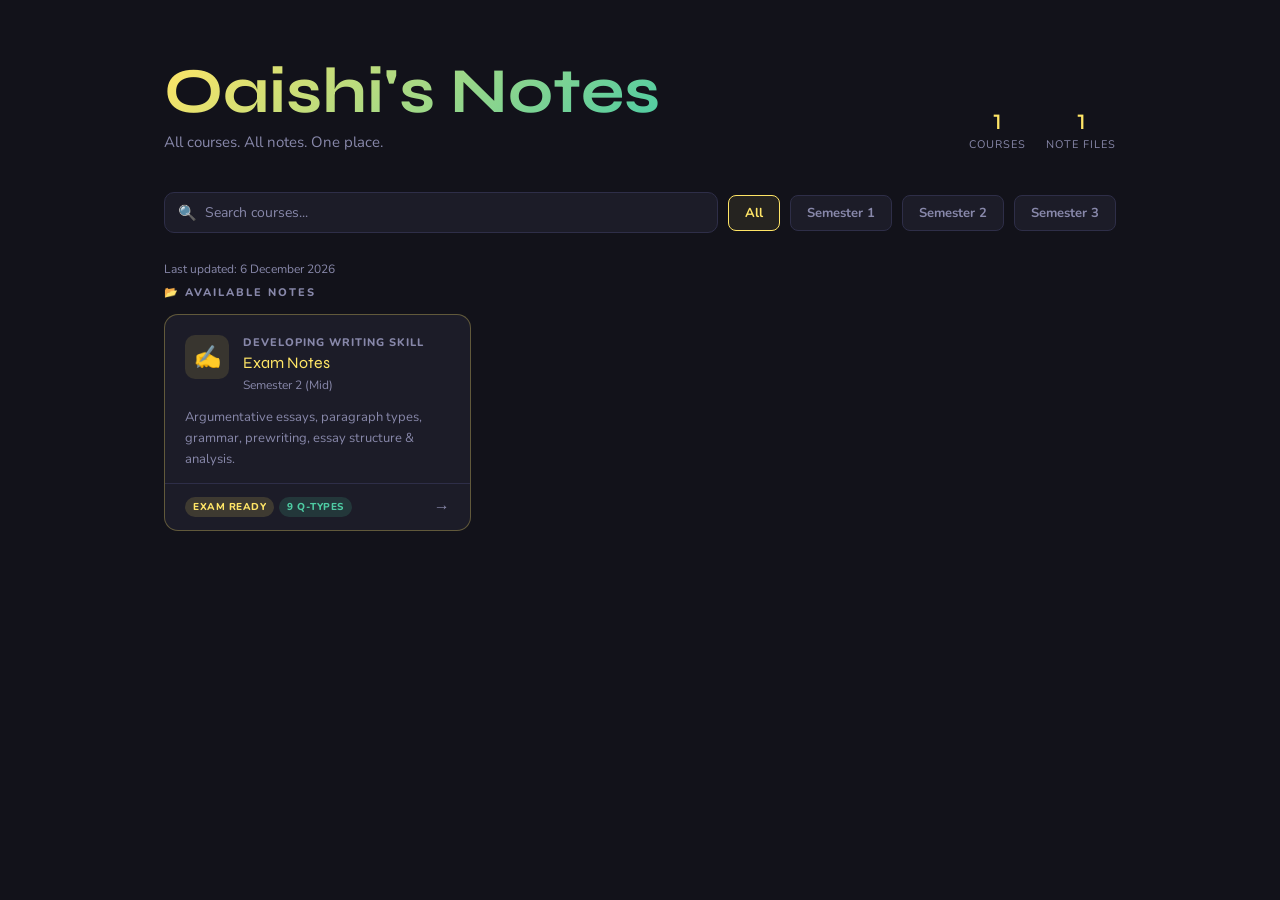
==== index.html @ 46509eee "Update index.html" ====
<!DOCTYPE html>
<html lang="en">
<head>
<meta charset="UTF-8">
<meta name="viewport" content="width=device-width, initial-scale=1.0">
<title>Oaishi's Notes</title>
<link href="https://fonts.googleapis.com/css2?family=Syne:wght@700;800&family=Nunito:ital,wght@0,400;0,600;0,700;1,400&display=swap" rel="stylesheet">
<style>
:root {
  --bg: #12121a;
  --card: #1c1c28;
  --card2: #22223a;
  --border: #2e2e48;
  --yellow: #ffe566;
  --coral: #ff6b6b;
  --mint: #4ecca3;
  --sky: #6eb5ff;
  --purple: #c77dff;
  --orange: #ff9f43;
  --pink: #ff8fab;
  --text: #eeeef5;
  --muted: #8888aa;
}
* { box-sizing: border-box; margin: 0; padding: 0; }
body { font-family: 'Nunito', sans-serif; background: var(--bg); color: var(--text); min-height: 100vh; }
::selection { background: var(--yellow); color: #000; }
::-webkit-scrollbar { width: 6px; } ::-webkit-scrollbar-track { background: var(--bg); } ::-webkit-scrollbar-thumb { background: var(--border); border-radius: 3px; }

/* HEADER */
header {
  padding: 60px 24px 40px;
  max-width: 1000px; margin: 0 auto;
  display: flex; align-items: flex-end; justify-content: space-between; flex-wrap: wrap; gap: 16px;
}
.header-left h1 {
  font-family: 'Syne', sans-serif;
  font-size: clamp(2.4rem, 7vw, 4rem);
  line-height: 1;
  background: linear-gradient(135deg, var(--yellow) 0%, var(--mint) 100%);
  -webkit-background-clip: text; -webkit-text-fill-color: transparent; background-clip: text;
}
.header-left p { color: var(--muted); font-size: 15px; margin-top: 8px; }

.stats {
  display: flex; gap: 20px; flex-wrap: wrap;
}
.stat { text-align: center; }
.stat-num { font-family: 'Syne', sans-serif; font-size: 1.8rem; color: var(--yellow); line-height: 1; }
.stat-label { font-size: 11px; color: var(--muted); text-transform: uppercase; letter-spacing: 1px; margin-top: 2px; }

/* SEARCH + FILTER */
.toolbar {
  max-width: 1000px; margin: 0 auto 28px;
  padding: 0 24px;
  display: flex; gap: 10px; flex-wrap: wrap; align-items: center;
}
.search-wrap { position: relative; flex: 1; min-width: 200px; }
.search-wrap input {
  width: 100%;
  background: var(--card); border: 1.5px solid var(--border);
  border-radius: 10px; padding: 10px 16px 10px 40px;
  color: var(--text); font-family: 'Nunito', sans-serif; font-size: 14px;
  outline: none; transition: border-color 0.2s;
}
.search-wrap input:focus { border-color: var(--yellow); }
.search-wrap input::placeholder { color: var(--muted); }
.search-icon { position: absolute; left: 14px; top: 50%; transform: translateY(-50%); color: var(--muted); font-size: 15px; pointer-events: none; }

.filter-btn {
  background: var(--card); border: 1.5px solid var(--border);
  border-radius: 8px; padding: 8px 16px;
  color: var(--muted); font-family: 'Nunito', sans-serif; font-size: 13px; font-weight: 700;
  cursor: pointer; transition: all 0.18s; white-space: nowrap;
}
.filter-btn:hover, .filter-btn.active { border-color: var(--yellow); color: var(--yellow); background: rgba(255,229,102,0.08); }

/* GRID */
.grid {
  max-width: 1000px; margin: 0 auto;
  padding: 0 24px 80px;
  display: grid; grid-template-columns: repeat(auto-fill, minmax(280px, 1fr));
  gap: 16px;
}

/* COURSE CARD */
.course-card {
  background: var(--card); border: 1.5px solid var(--border);
  border-radius: 14px; overflow: hidden;
  text-decoration: none; color: var(--text);
  transition: transform 0.18s, border-color 0.18s, box-shadow 0.18s;
  display: flex; flex-direction: column;
}
.course-card:hover {
  transform: translateY(-3px);
  box-shadow: 0 8px 32px rgba(0,0,0,0.4);
}
.course-card.locked { opacity: 0.5; pointer-events: none; }

.card-top {
  padding: 20px 20px 14px;
  display: flex; align-items: flex-start; gap: 14px;
}
.card-icon {
  width: 44px; height: 44px; border-radius: 10px;
  display: flex; align-items: center; justify-content: center;
  font-size: 22px; flex-shrink: 0;
}
.card-meta { flex: 1; min-width: 0; }
.card-code { font-size: 11px; font-weight: 800; text-transform: uppercase; letter-spacing: 1px; color: var(--muted); margin-bottom: 3px; }
.card-name { font-family: 'Syne', sans-serif; font-size: 1rem; line-height: 1.25; }
.card-semester { font-size: 12px; color: var(--muted); margin-top: 4px; }

.card-body { padding: 0 20px 14px; flex: 1; }
.card-desc { font-size: 13px; color: var(--muted); line-height: 1.6; }

.card-footer {
  padding: 12px 20px;
  border-top: 1px solid var(--border);
  display: flex; align-items: center; justify-content: space-between;
}
.card-tags { display: flex; gap: 5px; flex-wrap: wrap; }
.tag { font-size: 10px; font-weight: 800; padding: 3px 8px; border-radius: 20px; text-transform: uppercase; letter-spacing: 0.5px; }
.card-arrow { color: var(--muted); font-size: 1rem; transition: transform 0.18s, color 0.18s; }
.course-card:hover .card-arrow { transform: translateX(4px); color: var(--yellow); }

/* ADD CARD */
.add-card {
  background: transparent;
  border: 1.5px dashed var(--border);
  border-radius: 14px;
  display: flex; flex-direction: column;
  align-items: center; justify-content: center;
  padding: 40px 20px; gap: 10px;
  cursor: default;
  min-height: 180px;
}
.add-icon { font-size: 2rem; color: var(--border); }
.add-label { font-size: 13px; color: var(--muted); text-align: center; line-height: 1.5; }

/* SECTION LABEL */
.section-label {
  max-width: 1000px; margin: 0 auto 14px;
  padding: 0 24px;
  font-size: 11px; font-weight: 800; text-transform: uppercase; letter-spacing: 2px;
  color: var(--muted);
}

/* DIVIDER */
.divider { max-width: 1000px; margin: 28px auto 24px; padding: 0 24px; }
.divider hr { border: none; border-top: 1px solid var(--border); }

/* COLOR ACCENTS */
.c-yellow { border-color: rgba(255,229,102,0.3) !important; }
.c-yellow:hover { border-color: var(--yellow) !important; }
.c-yellow .card-icon { background: rgba(255,229,102,0.12); }
.c-yellow .card-name { color: var(--yellow); }

.c-mint { border-color: rgba(78,204,163,0.3) !important; }
.c-mint:hover { border-color: var(--mint) !important; }
.c-mint .card-icon { background: rgba(78,204,163,0.12); }
.c-mint .card-name { color: var(--mint); }

.c-sky { border-color: rgba(110,181,255,0.3) !important; }
.c-sky:hover { border-color: var(--sky) !important; }
.c-sky .card-icon { background: rgba(110,181,255,0.12); }
.c-sky .card-name { color: var(--sky); }

.c-coral { border-color: rgba(255,107,107,0.3) !important; }
.c-coral:hover { border-color: var(--coral) !important; }
.c-coral .card-icon { background: rgba(255,107,107,0.12); }
.c-coral .card-name { color: var(--coral); }

.c-purple { border-color: rgba(199,125,255,0.3) !important; }
.c-purple:hover { border-color: var(--purple) !important; }
.c-purple .card-icon { background: rgba(199,125,255,0.12); }
.c-purple .card-name { color: var(--purple); }

.c-orange { border-color: rgba(255,159,67,0.3) !important; }
.c-orange:hover { border-color: var(--orange) !important; }
.c-orange .card-icon { background: rgba(255,159,67,0.12); }
.c-orange .card-name { color: var(--orange); }

.c-pink { border-color: rgba(255,143,171,0.3) !important; }
.c-pink:hover { border-color: var(--pink) !important; }
.c-pink .card-icon { background: rgba(255,143,171,0.12); }
.c-pink .card-name { color: var(--pink); }

/* HIDDEN */
.course-card.hidden { display: none; }

/* EMPTY STATE */
.empty-state {
  grid-column: 1 / -1;
  text-align: center; padding: 60px 20px;
  color: var(--muted);
}
.empty-state p { font-size: 1rem; margin-top: 8px; }

/* LAST UPDATED */
.last-updated {
  max-width: 1000px; margin: 0 auto;
  padding: 0 24px 8px;
  font-size: 12px; color: var(--muted);
}
</style>
</head>
<body>

<header>
  <div class="header-left">
    <h1>Oaishi's Notes</h1>
    <p>All courses. All notes. One place.</p>
  </div>
  <div class="stats">
    <div class="stat">
      <div class="stat-num" id="course-count">1</div>
      <div class="stat-label">Courses</div>
    </div>
    <div class="stat">
      <div class="stat-num" id="note-count">1</div>
      <div class="stat-label">Note Files</div>
    </div>
  </div>
</header>

<div class="toolbar">
  <div class="search-wrap">
    <span class="search-icon">🔍</span>
    <input type="text" id="search" placeholder="Search courses..." oninput="filterCards()" />
  </div>
  <button class="filter-btn active" onclick="filterSem(this, 'all')">All</button>
  <button class="filter-btn" onclick="filterSem(this, 'sem1')">Semester 1</button>
  <button class="filter-btn" onclick="filterSem(this, 'sem2')">Semester 2</button>
  <button class="filter-btn" onclick="filterSem(this, 'sem3')">Semester 3</button>
</div>

<div class="last-updated" id="last-updated"></div>

<!-- ACTIVE NOTES -->
<div class="section-label">📂 Available Notes</div>
<div class="grid" id="card-grid">

  <!-- ─── ADD COURSE CARDS BELOW THIS LINE ─── -->
  <!-- TO ADD A NEW COURSE: copy a .course-card block, change the href, name, code, etc. -->

  <a href="english-writing-exam.html" class="course-card c-yellow" data-sem="sem2" data-name="developing writing skill">
    <div class="card-top">
      <div class="card-icon">✍️</div>
      <div class="card-meta">
        <div class="card-code">Developing Writing Skill</div>
        <div class="card-name">Exam Notes</div>
        <div class="card-semester">Semester 2 (Mid)</div>
      </div>
    </div>
    <div class="card-body">
      <div class="card-desc">Argumentative essays, paragraph types, grammar, prewriting, essay structure &amp; analysis.</div>
    </div>
    <div class="card-footer">
      <div class="card-tags">
        <span class="tag" style="background:rgba(255,229,102,0.15);color:var(--yellow);">Exam Ready</span>
        <span class="tag" style="background:rgba(78,204,163,0.15);color:var(--mint);">9 Q-Types</span>
      </div>
      <span class="card-arrow">→</span>
    </div>
  </a>

  <!-- ADD CARD (always last) -->
 


<script>
// Update stats
function updateStats() {
  const active = document.querySelectorAll('.course-card:not(.locked)').length;
  const total = document.querySelectorAll('.course-card').length;
  document.getElementById('course-count').textContent = total;
  document.getElementById('note-count').textContent = active;
}

// Last updated
const lu = document.getElementById('last-updated');
lu.textContent = 'Last updated: ' + new Date().toLocaleDateString('en-GB', { day:'numeric', month:'long', year:'numeric' });

// Search
function filterCards() {
  const q = document.getElementById('search').value.toLowerCase();
  let any = false;
  document.querySelectorAll('.course-card').forEach(c => {
    const name = c.dataset.name || '';
    const code = c.querySelector('.card-code')?.textContent.toLowerCase() || '';
    const matches = name.includes(q) || code.includes(q);
    c.classList.toggle('hidden', !matches);
    if (matches) any = true;
  });
  let empty = document.getElementById('empty');
  if (!any) {
    if (!empty) {
      empty = document.createElement('div');
      empty.id = 'empty'; empty.className = 'empty-state';
      empty.innerHTML = '<div style="font-size:2rem">🔍</div><p>No courses match "<strong>' + q + '</strong>"</p>';
      document.getElementById('card-grid').appendChild(empty);
    }
  } else if (empty) empty.remove();
  document.getElementById('add-card').classList.toggle('hidden', !!q);
}

// Semester filter
let activeSem = 'all';
function filterSem(btn, sem) {
  activeSem = sem;
  document.querySelectorAll('.filter-btn').forEach(b => b.classList.remove('active'));
  btn.classList.add('active');
  document.querySelectorAll('.course-card').forEach(c => {
    const match = sem === 'all' || c.dataset.sem === sem;
    c.classList.toggle('hidden', !match);
  });
  document.getElementById('add-card').classList.toggle('hidden', sem !== 'all');
}

updateStats();
</script>
</body>
</html>
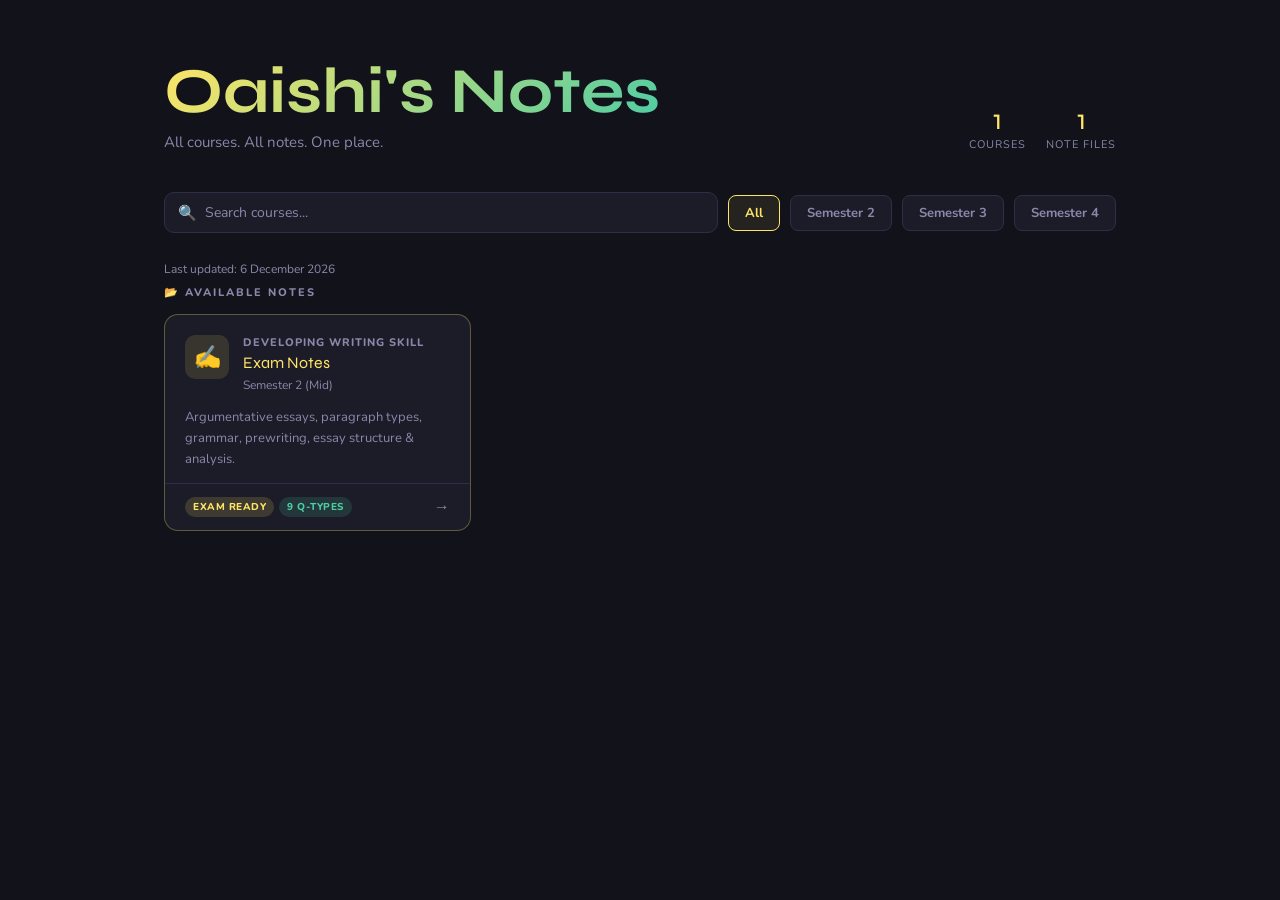
==== commit fe1a97c3: "Update index.html" ====
--- a/index.html
+++ b/index.html
@@ -123,19 +123,6 @@
 .card-arrow { color: var(--muted); font-size: 1rem; transition: transform 0.18s, color 0.18s; }
 .course-card:hover .card-arrow { transform: translateX(4px); color: var(--yellow); }
 
-/* ADD CARD */
-.add-card {
-  background: transparent;
-  border: 1.5px dashed var(--border);
-  border-radius: 14px;
-  display: flex; flex-direction: column;
-  align-items: center; justify-content: center;
-  padding: 40px 20px; gap: 10px;
-  cursor: default;
-  min-height: 180px;
-}
-.add-icon { font-size: 2rem; color: var(--border); }
-.add-label { font-size: 13px; color: var(--muted); text-align: center; line-height: 1.5; }
 
 /* SECTION LABEL */
 .section-label {
@@ -229,9 +216,10 @@
     <input type="text" id="search" placeholder="Search courses..." oninput="filterCards()" />
   </div>
   <button class="filter-btn active" onclick="filterSem(this, 'all')">All</button>
-  <button class="filter-btn" onclick="filterSem(this, 'sem1')">Semester 1</button>
   <button class="filter-btn" onclick="filterSem(this, 'sem2')">Semester 2</button>
   <button class="filter-btn" onclick="filterSem(this, 'sem3')">Semester 3</button>
+    <button class="filter-btn" onclick="filterSem(this, 'sem4')">Semester 4</button>
+
 </div>
 
 <div class="last-updated" id="last-updated"></div>
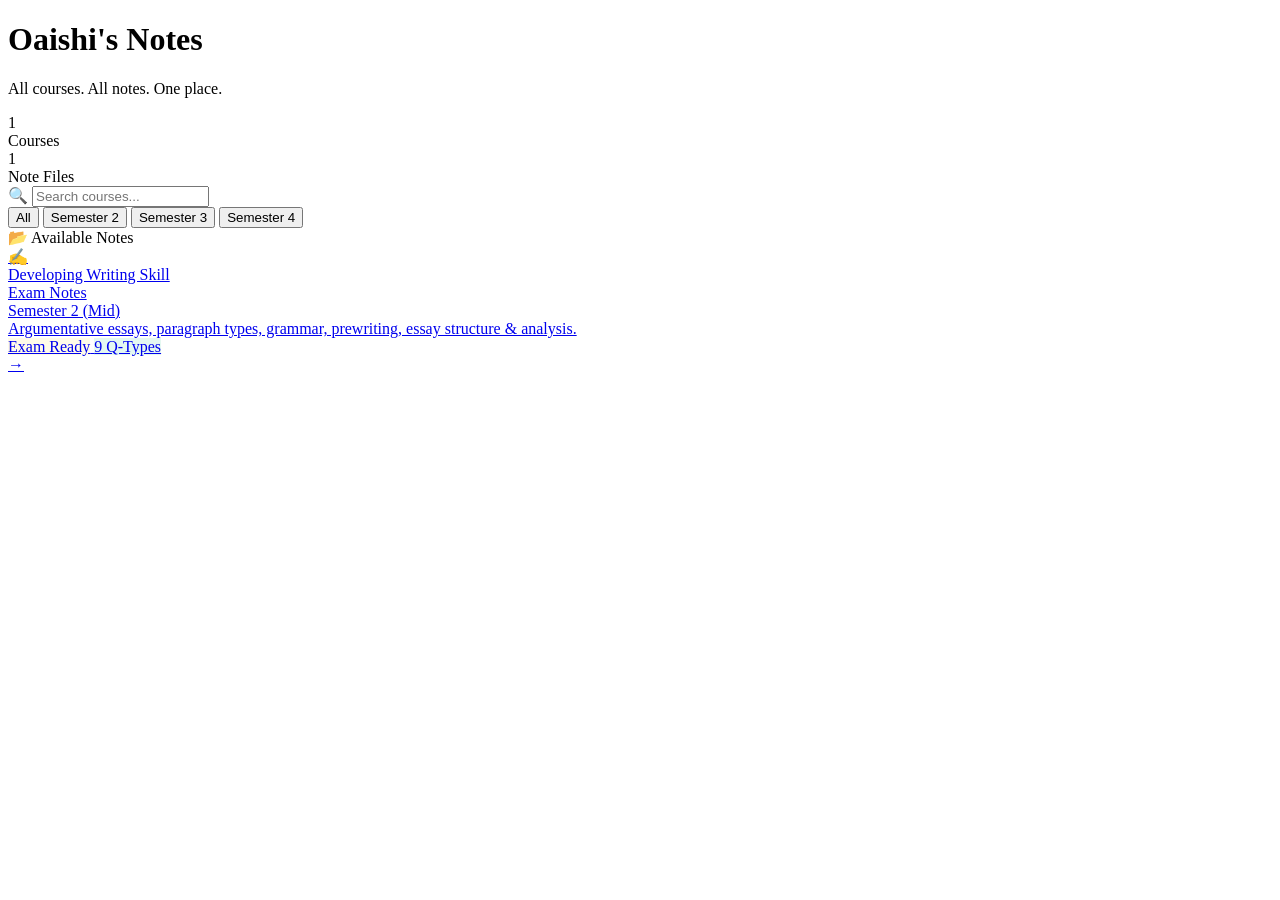
==== commit 7dbe16ba: "Add files via upload" ====
--- a/index.html
+++ b/index.html
@@ -5,191 +5,8 @@
 <meta name="viewport" content="width=device-width, initial-scale=1.0">
 <title>Oaishi's Notes</title>
 <link href="https://fonts.googleapis.com/css2?family=Syne:wght@700;800&family=Nunito:ital,wght@0,400;0,600;0,700;1,400&display=swap" rel="stylesheet">
-<style>
-:root {
-  --bg: #12121a;
-  --card: #1c1c28;
-  --card2: #22223a;
-  --border: #2e2e48;
-  --yellow: #ffe566;
-  --coral: #ff6b6b;
-  --mint: #4ecca3;
-  --sky: #6eb5ff;
-  --purple: #c77dff;
-  --orange: #ff9f43;
-  --pink: #ff8fab;
-  --text: #eeeef5;
-  --muted: #8888aa;
-}
-* { box-sizing: border-box; margin: 0; padding: 0; }
-body { font-family: 'Nunito', sans-serif; background: var(--bg); color: var(--text); min-height: 100vh; }
-::selection { background: var(--yellow); color: #000; }
-::-webkit-scrollbar { width: 6px; } ::-webkit-scrollbar-track { background: var(--bg); } ::-webkit-scrollbar-thumb { background: var(--border); border-radius: 3px; }
-
-/* HEADER */
-header {
-  padding: 60px 24px 40px;
-  max-width: 1000px; margin: 0 auto;
-  display: flex; align-items: flex-end; justify-content: space-between; flex-wrap: wrap; gap: 16px;
-}
-.header-left h1 {
-  font-family: 'Syne', sans-serif;
-  font-size: clamp(2.4rem, 7vw, 4rem);
-  line-height: 1;
-  background: linear-gradient(135deg, var(--yellow) 0%, var(--mint) 100%);
-  -webkit-background-clip: text; -webkit-text-fill-color: transparent; background-clip: text;
-}
-.header-left p { color: var(--muted); font-size: 15px; margin-top: 8px; }
-
-.stats {
-  display: flex; gap: 20px; flex-wrap: wrap;
-}
-.stat { text-align: center; }
-.stat-num { font-family: 'Syne', sans-serif; font-size: 1.8rem; color: var(--yellow); line-height: 1; }
-.stat-label { font-size: 11px; color: var(--muted); text-transform: uppercase; letter-spacing: 1px; margin-top: 2px; }
-
-/* SEARCH + FILTER */
-.toolbar {
-  max-width: 1000px; margin: 0 auto 28px;
-  padding: 0 24px;
-  display: flex; gap: 10px; flex-wrap: wrap; align-items: center;
-}
-.search-wrap { position: relative; flex: 1; min-width: 200px; }
-.search-wrap input {
-  width: 100%;
-  background: var(--card); border: 1.5px solid var(--border);
-  border-radius: 10px; padding: 10px 16px 10px 40px;
-  color: var(--text); font-family: 'Nunito', sans-serif; font-size: 14px;
-  outline: none; transition: border-color 0.2s;
-}
-.search-wrap input:focus { border-color: var(--yellow); }
-.search-wrap input::placeholder { color: var(--muted); }
-.search-icon { position: absolute; left: 14px; top: 50%; transform: translateY(-50%); color: var(--muted); font-size: 15px; pointer-events: none; }
-
-.filter-btn {
-  background: var(--card); border: 1.5px solid var(--border);
-  border-radius: 8px; padding: 8px 16px;
-  color: var(--muted); font-family: 'Nunito', sans-serif; font-size: 13px; font-weight: 700;
-  cursor: pointer; transition: all 0.18s; white-space: nowrap;
-}
-.filter-btn:hover, .filter-btn.active { border-color: var(--yellow); color: var(--yellow); background: rgba(255,229,102,0.08); }
-
-/* GRID */
-.grid {
-  max-width: 1000px; margin: 0 auto;
-  padding: 0 24px 80px;
-  display: grid; grid-template-columns: repeat(auto-fill, minmax(280px, 1fr));
-  gap: 16px;
-}
-
-/* COURSE CARD */
-.course-card {
-  background: var(--card); border: 1.5px solid var(--border);
-  border-radius: 14px; overflow: hidden;
-  text-decoration: none; color: var(--text);
-  transition: transform 0.18s, border-color 0.18s, box-shadow 0.18s;
-  display: flex; flex-direction: column;
-}
-.course-card:hover {
-  transform: translateY(-3px);
-  box-shadow: 0 8px 32px rgba(0,0,0,0.4);
-}
-.course-card.locked { opacity: 0.5; pointer-events: none; }
-
-.card-top {
-  padding: 20px 20px 14px;
-  display: flex; align-items: flex-start; gap: 14px;
-}
-.card-icon {
-  width: 44px; height: 44px; border-radius: 10px;
-  display: flex; align-items: center; justify-content: center;
-  font-size: 22px; flex-shrink: 0;
-}
-.card-meta { flex: 1; min-width: 0; }
-.card-code { font-size: 11px; font-weight: 800; text-transform: uppercase; letter-spacing: 1px; color: var(--muted); margin-bottom: 3px; }
-.card-name { font-family: 'Syne', sans-serif; font-size: 1rem; line-height: 1.25; }
-.card-semester { font-size: 12px; color: var(--muted); margin-top: 4px; }
-
-.card-body { padding: 0 20px 14px; flex: 1; }
-.card-desc { font-size: 13px; color: var(--muted); line-height: 1.6; }
-
-.card-footer {
-  padding: 12px 20px;
-  border-top: 1px solid var(--border);
-  display: flex; align-items: center; justify-content: space-between;
-}
-.card-tags { display: flex; gap: 5px; flex-wrap: wrap; }
-.tag { font-size: 10px; font-weight: 800; padding: 3px 8px; border-radius: 20px; text-transform: uppercase; letter-spacing: 0.5px; }
-.card-arrow { color: var(--muted); font-size: 1rem; transition: transform 0.18s, color 0.18s; }
-.course-card:hover .card-arrow { transform: translateX(4px); color: var(--yellow); }
-
-
-/* SECTION LABEL */
-.section-label {
-  max-width: 1000px; margin: 0 auto 14px;
-  padding: 0 24px;
-  font-size: 11px; font-weight: 800; text-transform: uppercase; letter-spacing: 2px;
-  color: var(--muted);
-}
-
-/* DIVIDER */
-.divider { max-width: 1000px; margin: 28px auto 24px; padding: 0 24px; }
-.divider hr { border: none; border-top: 1px solid var(--border); }
-
-/* COLOR ACCENTS */
-.c-yellow { border-color: rgba(255,229,102,0.3) !important; }
-.c-yellow:hover { border-color: var(--yellow) !important; }
-.c-yellow .card-icon { background: rgba(255,229,102,0.12); }
-.c-yellow .card-name { color: var(--yellow); }
-
-.c-mint { border-color: rgba(78,204,163,0.3) !important; }
-.c-mint:hover { border-color: var(--mint) !important; }
-.c-mint .card-icon { background: rgba(78,204,163,0.12); }
-.c-mint .card-name { color: var(--mint); }
-
-.c-sky { border-color: rgba(110,181,255,0.3) !important; }
-.c-sky:hover { border-color: var(--sky) !important; }
-.c-sky .card-icon { background: rgba(110,181,255,0.12); }
-.c-sky .card-name { color: var(--sky); }
-
-.c-coral { border-color: rgba(255,107,107,0.3) !important; }
-.c-coral:hover { border-color: var(--coral) !important; }
-.c-coral .card-icon { background: rgba(255,107,107,0.12); }
-.c-coral .card-name { color: var(--coral); }
-
-.c-purple { border-color: rgba(199,125,255,0.3) !important; }
-.c-purple:hover { border-color: var(--purple) !important; }
-.c-purple .card-icon { background: rgba(199,125,255,0.12); }
-.c-purple .card-name { color: var(--purple); }
-
-.c-orange { border-color: rgba(255,159,67,0.3) !important; }
-.c-orange:hover { border-color: var(--orange) !important; }
-.c-orange .card-icon { background: rgba(255,159,67,0.12); }
-.c-orange .card-name { color: var(--orange); }
-
-.c-pink { border-color: rgba(255,143,171,0.3) !important; }
-.c-pink:hover { border-color: var(--pink) !important; }
-.c-pink .card-icon { background: rgba(255,143,171,0.12); }
-.c-pink .card-name { color: var(--pink); }
-
-/* HIDDEN */
-.course-card.hidden { display: none; }
-
-/* EMPTY STATE */
-.empty-state {
-  grid-column: 1 / -1;
-  text-align: center; padding: 60px 20px;
-  color: var(--muted);
-}
-.empty-state p { font-size: 1rem; margin-top: 8px; }
-
-/* LAST UPDATED */
-.last-updated {
-  max-width: 1000px; margin: 0 auto;
-  padding: 0 24px 8px;
-  font-size: 12px; color: var(--muted);
-}
-</style>
+  <link rel="stylesheet" href="assets/css/shared.css">
+  <link rel="stylesheet" href="assets/css/index.css">
 </head>
 <body>
 
@@ -256,56 +73,6 @@
  
 
 
-<script>
-// Update stats
-function updateStats() {
-  const active = document.querySelectorAll('.course-card:not(.locked)').length;
-  const total = document.querySelectorAll('.course-card').length;
-  document.getElementById('course-count').textContent = total;
-  document.getElementById('note-count').textContent = active;
-}
-
-// Last updated
-const lu = document.getElementById('last-updated');
-lu.textContent = 'Last updated: ' + new Date().toLocaleDateString('en-GB', { day:'numeric', month:'long', year:'numeric' });
-
-// Search
-function filterCards() {
-  const q = document.getElementById('search').value.toLowerCase();
-  let any = false;
-  document.querySelectorAll('.course-card').forEach(c => {
-    const name = c.dataset.name || '';
-    const code = c.querySelector('.card-code')?.textContent.toLowerCase() || '';
-    const matches = name.includes(q) || code.includes(q);
-    c.classList.toggle('hidden', !matches);
-    if (matches) any = true;
-  });
-  let empty = document.getElementById('empty');
-  if (!any) {
-    if (!empty) {
-      empty = document.createElement('div');
-      empty.id = 'empty'; empty.className = 'empty-state';
-      empty.innerHTML = '<div style="font-size:2rem">🔍</div><p>No courses match "<strong>' + q + '</strong>"</p>';
-      document.getElementById('card-grid').appendChild(empty);
-    }
-  } else if (empty) empty.remove();
-  document.getElementById('add-card').classList.toggle('hidden', !!q);
-}
-
-// Semester filter
-let activeSem = 'all';
-function filterSem(btn, sem) {
-  activeSem = sem;
-  document.querySelectorAll('.filter-btn').forEach(b => b.classList.remove('active'));
-  btn.classList.add('active');
-  document.querySelectorAll('.course-card').forEach(c => {
-    const match = sem === 'all' || c.dataset.sem === sem;
-    c.classList.toggle('hidden', !match);
-  });
-  document.getElementById('add-card').classList.toggle('hidden', sem !== 'all');
-}
-
-updateStats();
-</script>
+<script src="assets/js/index.js"></script>
 </body>
 </html>
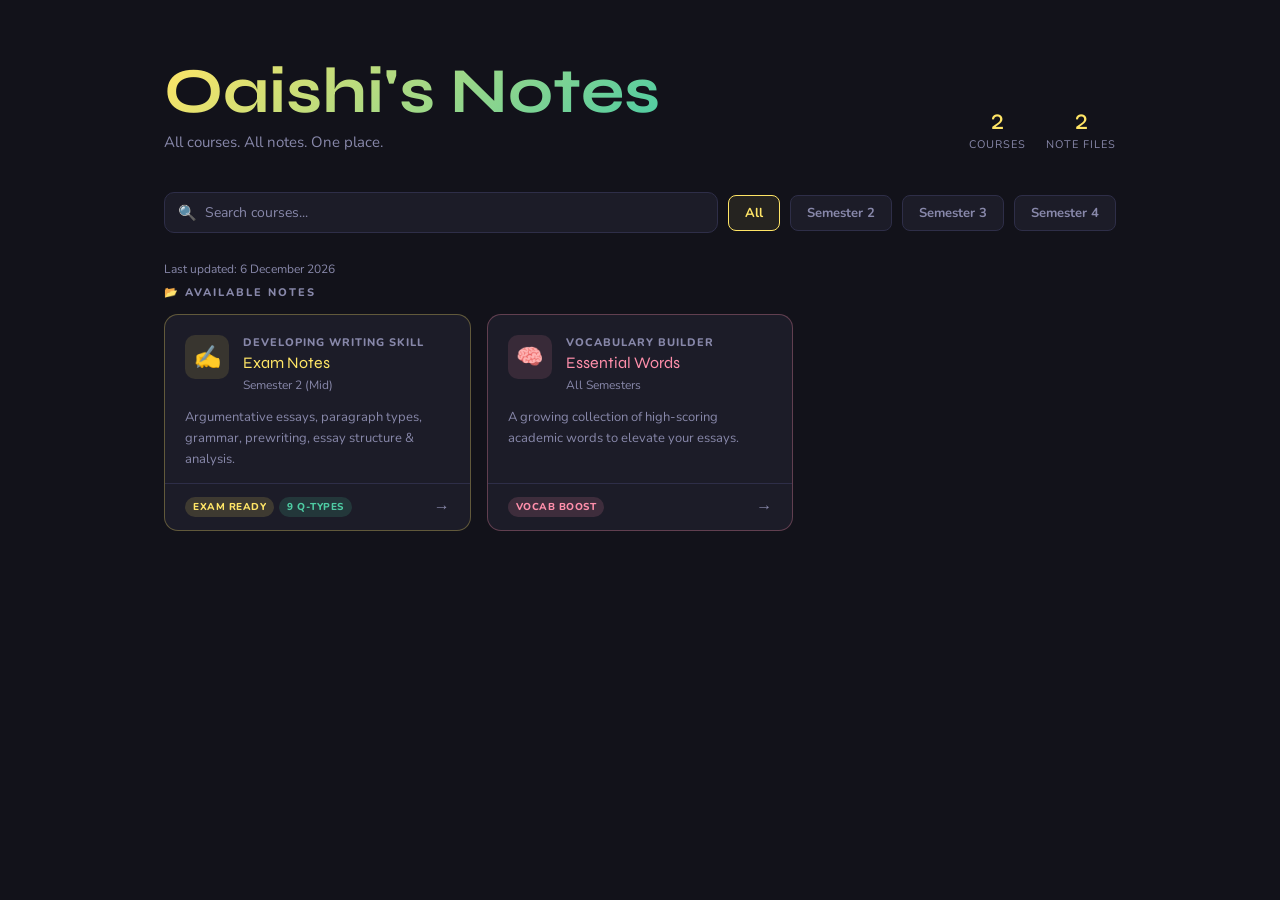
==== commit df5a00e2: "simple things" ====
--- a/index.html
+++ b/index.html
@@ -1,78 +1,105 @@
-<!DOCTYPE html>
-<html lang="en">
-<head>
-<meta charset="UTF-8">
-<meta name="viewport" content="width=device-width, initial-scale=1.0">
-<title>Oaishi's Notes</title>
-<link href="https://fonts.googleapis.com/css2?family=Syne:wght@700;800&family=Nunito:ital,wght@0,400;0,600;0,700;1,400&display=swap" rel="stylesheet">
-  <link rel="stylesheet" href="assets/css/shared.css">
-  <link rel="stylesheet" href="assets/css/index.css">
-</head>
-<body>
-
-<header>
-  <div class="header-left">
-    <h1>Oaishi's Notes</h1>
-    <p>All courses. All notes. One place.</p>
-  </div>
-  <div class="stats">
-    <div class="stat">
-      <div class="stat-num" id="course-count">1</div>
-      <div class="stat-label">Courses</div>
-    </div>
-    <div class="stat">
-      <div class="stat-num" id="note-count">1</div>
-      <div class="stat-label">Note Files</div>
-    </div>
-  </div>
-</header>
-
-<div class="toolbar">
-  <div class="search-wrap">
-    <span class="search-icon">🔍</span>
-    <input type="text" id="search" placeholder="Search courses..." oninput="filterCards()" />
-  </div>
-  <button class="filter-btn active" onclick="filterSem(this, 'all')">All</button>
-  <button class="filter-btn" onclick="filterSem(this, 'sem2')">Semester 2</button>
-  <button class="filter-btn" onclick="filterSem(this, 'sem3')">Semester 3</button>
-    <button class="filter-btn" onclick="filterSem(this, 'sem4')">Semester 4</button>
-
-</div>
-
-<div class="last-updated" id="last-updated"></div>
-
-<!-- ACTIVE NOTES -->
-<div class="section-label">📂 Available Notes</div>
-<div class="grid" id="card-grid">
-
-  <!-- ─── ADD COURSE CARDS BELOW THIS LINE ─── -->
-  <!-- TO ADD A NEW COURSE: copy a .course-card block, change the href, name, code, etc. -->
-
-  <a href="english-writing-exam.html" class="course-card c-yellow" data-sem="sem2" data-name="developing writing skill">
-    <div class="card-top">
-      <div class="card-icon">✍️</div>
-      <div class="card-meta">
-        <div class="card-code">Developing Writing Skill</div>
-        <div class="card-name">Exam Notes</div>
-        <div class="card-semester">Semester 2 (Mid)</div>
-      </div>
-    </div>
-    <div class="card-body">
-      <div class="card-desc">Argumentative essays, paragraph types, grammar, prewriting, essay structure &amp; analysis.</div>
-    </div>
-    <div class="card-footer">
-      <div class="card-tags">
-        <span class="tag" style="background:rgba(255,229,102,0.15);color:var(--yellow);">Exam Ready</span>
-        <span class="tag" style="background:rgba(78,204,163,0.15);color:var(--mint);">9 Q-Types</span>
-      </div>
-      <span class="card-arrow">→</span>
-    </div>
-  </a>
-
-  <!-- ADD CARD (always last) -->
- 
-
-
-<script src="assets/js/index.js"></script>
-</body>
-</html>
+<!DOCTYPE html>
+<html lang="en">
+
+<head>
+  <meta charset="UTF-8">
+  <meta name="viewport" content="width=device-width, initial-scale=1.0">
+  <title>Oaishi's Notes</title>
+  <link
+    href="https://fonts.googleapis.com/css2?family=Syne:wght@700;800&family=Nunito:ital,wght@0,400;0,600;0,700;1,400&display=swap"
+    rel="stylesheet">
+  <link rel="stylesheet" href="assets/css/shared.css">
+  <link rel="stylesheet" href="assets/css/index.css">
+</head>
+
+<body>
+
+  <header>
+    <div class="header-left">
+      <h1>Oaishi's Notes</h1>
+      <p>All courses. All notes. One place.</p>
+    </div>
+    <div class="stats">
+      <div class="stat">
+        <div class="stat-num" id="course-count">2</div>
+        <div class="stat-label">Courses</div>
+      </div>
+      <div class="stat">
+        <div class="stat-num" id="note-count">2</div>
+        <div class="stat-label">Note Files</div>
+      </div>
+    </div>
+  </header>
+
+  <div class="toolbar">
+    <div class="search-wrap">
+      <span class="search-icon">🔍</span>
+      <input type="text" id="search" placeholder="Search courses..." oninput="filterCards()" />
+    </div>
+    <button class="filter-btn active" onclick="filterSem(this, 'all')">All</button>
+    <button class="filter-btn" onclick="filterSem(this, 'sem2')">Semester 2</button>
+    <button class="filter-btn" onclick="filterSem(this, 'sem3')">Semester 3</button>
+    <button class="filter-btn" onclick="filterSem(this, 'sem4')">Semester 4</button>
+
+  </div>
+
+  <div class="last-updated" id="last-updated"></div>
+
+  <!-- ACTIVE NOTES -->
+  <div class="section-label">📂 Available Notes</div>
+  <div class="grid" id="card-grid">
+
+    <!-- ─── ADD COURSE CARDS BELOW THIS LINE ─── -->
+    <!-- TO ADD A NEW COURSE: copy a .course-card block, change the href, name, code, etc. -->
+
+    <a href="english-writing-exam.html" class="course-card c-yellow" data-sem="sem2"
+      data-name="developing writing skill">
+      <div class="card-top">
+        <div class="card-icon">✍️</div>
+        <div class="card-meta">
+          <div class="card-code">Developing Writing Skill</div>
+          <div class="card-name">Exam Notes</div>
+          <div class="card-semester">Semester 2 (Mid)</div>
+        </div>
+      </div>
+      <div class="card-body">
+        <div class="card-desc">Argumentative essays, paragraph types, grammar, prewriting, essay structure &amp;
+          analysis.</div>
+      </div>
+      <div class="card-footer">
+        <div class="card-tags">
+          <span class="tag" style="background:rgba(255,229,102,0.15);color:var(--yellow);">Exam Ready</span>
+          <span class="tag" style="background:rgba(78,204,163,0.15);color:var(--mint);">9 Q-Types</span>
+        </div>
+        <span class="card-arrow">→</span>
+      </div>
+    </a>
+
+    <a href="vocab-builder.html" class="course-card c-pink" data-sem="all" data-name="vocabulary builder">
+      <div class="card-top">
+        <div class="card-icon">🧠</div>
+        <div class="card-meta">
+          <div class="card-code">Vocabulary Builder</div>
+          <div class="card-name">Essential Words</div>
+          <div class="card-semester">All Semesters</div>
+        </div>
+      </div>
+      <div class="card-body">
+        <div class="card-desc">A growing collection of high-scoring academic words to elevate your essays.</div>
+      </div>
+      <div class="card-footer">
+        <div class="card-tags">
+          <span class="tag" style="background:rgba(255,143,171,0.15);color:var(--pink);">Vocab Boost</span>
+        </div>
+        <span class="card-arrow">→</span>
+      </div>
+    </a>
+
+    <!-- ADD CARD (always last) -->
+
+
+
+    <script src="assets/js/index.js"></script>
+</body>
+
+</html>
--- a/assets/css/shared.css
+++ b/assets/css/shared.css
@@ -0,0 +1,23 @@
+:root {
+  --bg: #12121a;
+  --card: #1c1c28;
+  --card2: #22223a;
+  --border: #2e2e48;
+  --yellow: #ffe566;
+  --coral: #ff6b6b;
+  --mint: #4ecca3;
+  --sky: #6eb5ff;
+  --purple: #c77dff;
+  --orange: #ff9f43;
+  --pink: #ff8fab;
+  --text: #eeeef5;
+  --muted: #8888aa;
+}
+* { box-sizing: border-box; margin: 0; padding: 0; }
+body { font-family: 'Nunito', sans-serif; background: var(--bg); color: var(--text); }
+::selection { background: var(--yellow); color: #000; }
+
+/* SCROLL */
+::-webkit-scrollbar { width: 6px; } 
+::-webkit-scrollbar-track { background: var(--bg); } 
+::-webkit-scrollbar-thumb { background: var(--border); border-radius: 3px; }
--- a/assets/css/index.css
+++ b/assets/css/index.css
@@ -0,0 +1,165 @@
+body { min-height: 100vh; }
+
+/* HEADER */
+header {
+  padding: 60px 24px 40px;
+  max-width: 1000px; margin: 0 auto;
+  display: flex; align-items: flex-end; justify-content: space-between; flex-wrap: wrap; gap: 16px;
+}
+.header-left h1 {
+  font-family: 'Syne', sans-serif;
+  font-size: clamp(2.4rem, 7vw, 4rem);
+  line-height: 1;
+  background: linear-gradient(135deg, var(--yellow) 0%, var(--mint) 100%);
+  -webkit-background-clip: text; -webkit-text-fill-color: transparent; background-clip: text;
+}
+.header-left p { color: var(--muted); font-size: 15px; margin-top: 8px; }
+
+.stats {
+  display: flex; gap: 20px; flex-wrap: wrap;
+}
+.stat { text-align: center; }
+.stat-num { font-family: 'Syne', sans-serif; font-size: 1.8rem; color: var(--yellow); line-height: 1; }
+.stat-label { font-size: 11px; color: var(--muted); text-transform: uppercase; letter-spacing: 1px; margin-top: 2px; }
+
+/* SEARCH + FILTER */
+.toolbar {
+  max-width: 1000px; margin: 0 auto 28px;
+  padding: 0 24px;
+  display: flex; gap: 10px; flex-wrap: wrap; align-items: center;
+}
+.search-wrap { position: relative; flex: 1; min-width: 200px; }
+.search-wrap input {
+  width: 100%;
+  background: var(--card); border: 1.5px solid var(--border);
+  border-radius: 10px; padding: 10px 16px 10px 40px;
+  color: var(--text); font-family: 'Nunito', sans-serif; font-size: 14px;
+  outline: none; transition: border-color 0.2s;
+}
+.search-wrap input:focus { border-color: var(--yellow); }
+.search-wrap input::placeholder { color: var(--muted); }
+.search-icon { position: absolute; left: 14px; top: 50%; transform: translateY(-50%); color: var(--muted); font-size: 15px; pointer-events: none; }
+
+.filter-btn {
+  background: var(--card); border: 1.5px solid var(--border);
+  border-radius: 8px; padding: 8px 16px;
+  color: var(--muted); font-family: 'Nunito', sans-serif; font-size: 13px; font-weight: 700;
+  cursor: pointer; transition: all 0.18s; white-space: nowrap;
+}
+.filter-btn:hover, .filter-btn.active { border-color: var(--yellow); color: var(--yellow); background: rgba(255,229,102,0.08); }
+
+/* GRID */
+.grid {
+  max-width: 1000px; margin: 0 auto;
+  padding: 0 24px 80px;
+  display: grid; grid-template-columns: repeat(auto-fill, minmax(280px, 1fr));
+  gap: 16px;
+}
+
+/* COURSE CARD */
+.course-card {
+  background: var(--card); border: 1.5px solid var(--border);
+  border-radius: 14px; overflow: hidden;
+  text-decoration: none; color: var(--text);
+  transition: transform 0.18s, border-color 0.18s, box-shadow 0.18s;
+  display: flex; flex-direction: column;
+}
+.course-card:hover {
+  transform: translateY(-3px);
+  box-shadow: 0 8px 32px rgba(0,0,0,0.4);
+}
+.course-card.locked { opacity: 0.5; pointer-events: none; }
+
+.card-top {
+  padding: 20px 20px 14px;
+  display: flex; align-items: flex-start; gap: 14px;
+}
+.card-icon {
+  width: 44px; height: 44px; border-radius: 10px;
+  display: flex; align-items: center; justify-content: center;
+  font-size: 22px; flex-shrink: 0;
+}
+.card-meta { flex: 1; min-width: 0; }
+.card-code { font-size: 11px; font-weight: 800; text-transform: uppercase; letter-spacing: 1px; color: var(--muted); margin-bottom: 3px; }
+.card-name { font-family: 'Syne', sans-serif; font-size: 1rem; line-height: 1.25; }
+.card-semester { font-size: 12px; color: var(--muted); margin-top: 4px; }
+
+.card-body { padding: 0 20px 14px; flex: 1; }
+.card-desc { font-size: 13px; color: var(--muted); line-height: 1.6; }
+
+.card-footer {
+  padding: 12px 20px;
+  border-top: 1px solid var(--border);
+  display: flex; align-items: center; justify-content: space-between;
+}
+.card-tags { display: flex; gap: 5px; flex-wrap: wrap; }
+.tag { font-size: 10px; font-weight: 800; padding: 3px 8px; border-radius: 20px; text-transform: uppercase; letter-spacing: 0.5px; }
+.card-arrow { color: var(--muted); font-size: 1rem; transition: transform 0.18s, color 0.18s; }
+.course-card:hover .card-arrow { transform: translateX(4px); color: var(--yellow); }
+
+
+/* SECTION LABEL */
+.section-label {
+  max-width: 1000px; margin: 0 auto 14px;
+  padding: 0 24px;
+  font-size: 11px; font-weight: 800; text-transform: uppercase; letter-spacing: 2px;
+  color: var(--muted);
+}
+
+/* DIVIDER */
+.divider { max-width: 1000px; margin: 28px auto 24px; padding: 0 24px; }
+.divider hr { border: none; border-top: 1px solid var(--border); }
+
+/* COLOR ACCENTS */
+.c-yellow { border-color: rgba(255,229,102,0.3) !important; }
+.c-yellow:hover { border-color: var(--yellow) !important; }
+.c-yellow .card-icon { background: rgba(255,229,102,0.12); }
+.c-yellow .card-name { color: var(--yellow); }
+
+.c-mint { border-color: rgba(78,204,163,0.3) !important; }
+.c-mint:hover { border-color: var(--mint) !important; }
+.c-mint .card-icon { background: rgba(78,204,163,0.12); }
+.c-mint .card-name { color: var(--mint); }
+
+.c-sky { border-color: rgba(110,181,255,0.3) !important; }
+.c-sky:hover { border-color: var(--sky) !important; }
+.c-sky .card-icon { background: rgba(110,181,255,0.12); }
+.c-sky .card-name { color: var(--sky); }
+
+.c-coral { border-color: rgba(255,107,107,0.3) !important; }
+.c-coral:hover { border-color: var(--coral) !important; }
+.c-coral .card-icon { background: rgba(255,107,107,0.12); }
+.c-coral .card-name { color: var(--coral); }
+
+.c-purple { border-color: rgba(199,125,255,0.3) !important; }
+.c-purple:hover { border-color: var(--purple) !important; }
+.c-purple .card-icon { background: rgba(199,125,255,0.12); }
+.c-purple .card-name { color: var(--purple); }
+
+.c-orange { border-color: rgba(255,159,67,0.3) !important; }
+.c-orange:hover { border-color: var(--orange) !important; }
+.c-orange .card-icon { background: rgba(255,159,67,0.12); }
+.c-orange .card-name { color: var(--orange); }
+
+.c-pink { border-color: rgba(255,143,171,0.3) !important; }
+.c-pink:hover { border-color: var(--pink) !important; }
+.c-pink .card-icon { background: rgba(255,143,171,0.12); }
+.c-pink .card-name { color: var(--pink); }
+
+/* HIDDEN */
+.course-card.hidden { display: none; }
+
+/* EMPTY STATE */
+.empty-state {
+  grid-column: 1 / -1;
+  text-align: center; padding: 60px 20px;
+  color: var(--muted);
+}
+.empty-state p { font-size: 1rem; margin-top: 8px; }
+
+/* LAST UPDATED */
+.last-updated {
+  max-width: 1000px; margin: 0 auto;
+  padding: 0 24px 8px;
+  font-size: 12px; color: var(--muted);
+}
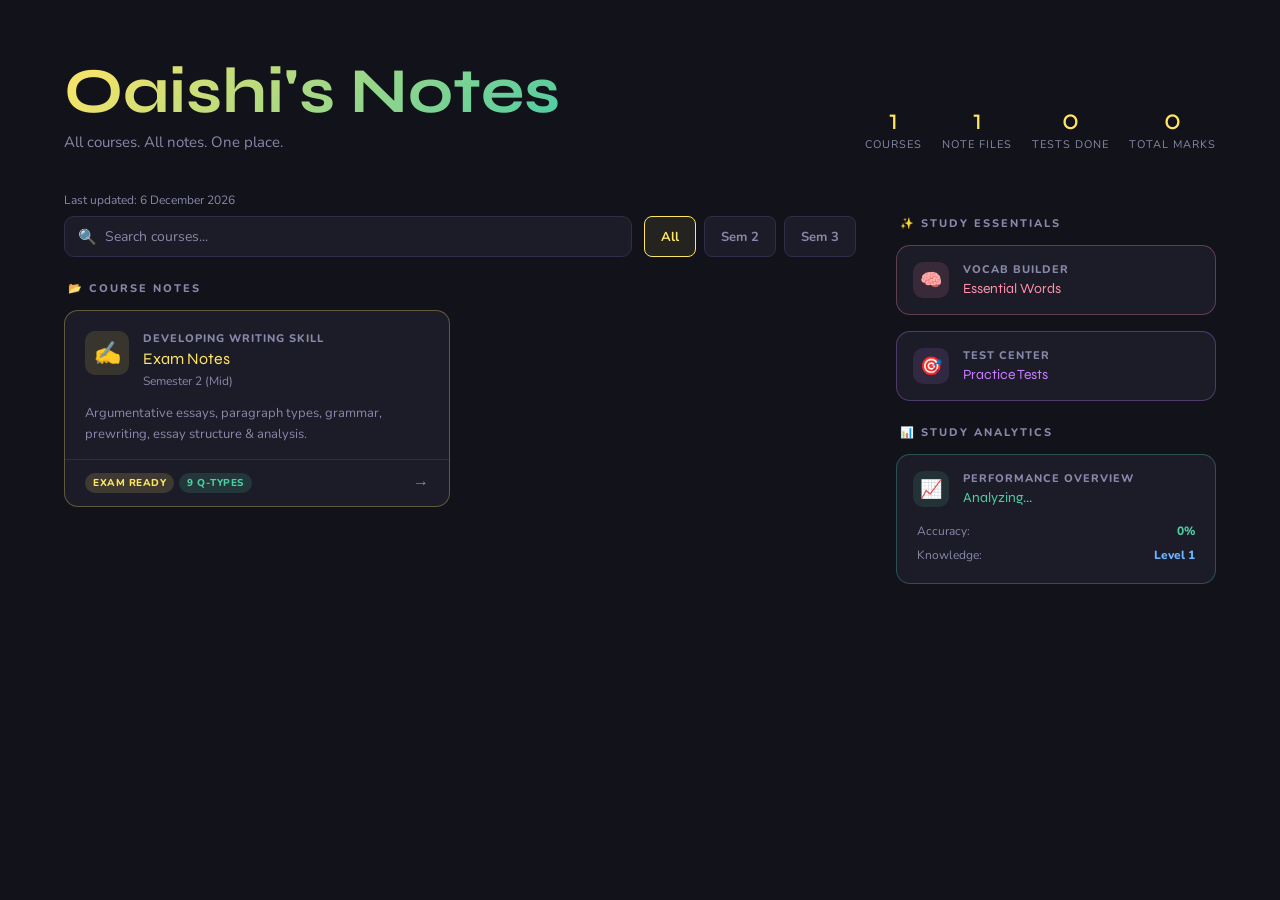
==== commit 71502912: "major 2.01" ====
--- a/index.html
+++ b/index.html
@@ -28,78 +28,128 @@
         <div class="stat-num" id="note-count">2</div>
         <div class="stat-label">Note Files</div>
       </div>
+      <div class="stat">
+        <div class="stat-num" id="tests-taken-count">0</div>
+        <div class="stat-label">Tests Done</div>
+      </div>
+      <div class="stat">
+        <div class="stat-num" id="total-marks-count">0</div>
+        <div class="stat-label">Total Marks</div>
+      </div>
     </div>
   </header>
 
-  <div class="toolbar">
-    <div class="search-wrap">
-      <span class="search-icon">🔍</span>
-      <input type="text" id="search" placeholder="Search courses..." oninput="filterCards()" />
+  <div class="last-updated" id="last-updated"></div>
+
+  <div class="hub-container">
+    
+    <!-- LEFT: COURSES -->
+    <div class="left-col">
+      <div class="toolbar-inline">
+        <div class="search-wrap">
+          <span class="search-icon">🔍</span>
+          <input type="text" id="search" placeholder="Search courses..." oninput="filterCards()" />
+        </div>
+        <div class="filter-wrap">
+          <button class="filter-btn active" onclick="filterSem(this, 'all')">All</button>
+          <button class="filter-btn" onclick="filterSem(this, 'sem2')">Sem 2</button>
+          <button class="filter-btn" onclick="filterSem(this, 'sem3')">Sem 3</button>
+        </div>
+      </div>
+
+      <div class="section-label">📂 Course Notes</div>
+      <div class="grid" id="card-grid">
+        <a href="english-writing-exam.html" class="course-card c-yellow" data-sem="sem2"
+          data-name="developing writing skill">
+          <div class="card-top">
+            <div class="card-icon">✍️</div>
+            <div class="card-meta">
+              <div class="card-code">Developing Writing Skill</div>
+              <div class="card-name">Exam Notes</div>
+              <div class="card-semester">Semester 2 (Mid)</div>
+            </div>
+          </div>
+          <div class="card-body">
+            <div class="card-desc">Argumentative essays, paragraph types, grammar, prewriting, essay structure &amp; analysis.</div>
+          </div>
+          <div class="card-footer">
+            <div class="card-tags">
+              <span class="tag" style="background:rgba(255,229,102,0.15);color:var(--yellow);">Exam Ready</span>
+              <span class="tag" style="background:rgba(78,204,163,0.15);color:var(--mint);">9 Q-Types</span>
+            </div>
+            <span class="card-arrow">→</span>
+          </div>
+        </a>
+      </div>
     </div>
-    <button class="filter-btn active" onclick="filterSem(this, 'all')">All</button>
-    <button class="filter-btn" onclick="filterSem(this, 'sem2')">Semester 2</button>
-    <button class="filter-btn" onclick="filterSem(this, 'sem3')">Semester 3</button>
-    <button class="filter-btn" onclick="filterSem(this, 'sem4')">Semester 4</button>
+
+    <!-- RIGHT: TOOLS & STATS -->
+    <div class="right-col">
+      <div class="section-label">✨ Study Essentials</div>
+      <div class="essentials-grid sidebar-grid">
+        <a href="vocab-builder.html" class="essential-card c-pink" data-name="vocabulary builder">
+          <div class="card-top">
+            <div class="card-icon">🧠</div>
+            <div class="card-meta">
+              <div class="card-code" style="font-size:11px;">Vocab Builder</div>
+              <div class="card-name" style="font-size:14px;">Essential Words</div>
+            </div>
+          </div>
+        </a>
+
+        <a href="test-center.html" class="essential-card c-purple" data-name="test center">
+          <div class="card-top">
+            <div class="card-icon">🎯</div>
+            <div class="card-meta">
+              <div class="card-code" style="font-size:11px;">Test Center</div>
+              <div class="card-name" style="font-size:14px;">Practice Tests</div>
+            </div>
+          </div>
+        </a>
+      </div>
+
+      <div class="section-label">📊 Study Analytics</div>
+      <div class="essentials-grid sidebar-grid">
+        <div class="essential-card c-mint" style="cursor:default;">
+          <div class="card-top">
+            <div class="card-icon">📈</div>
+            <div class="card-meta">
+              <div class="card-code" style="font-size:11px;">Performance Overview</div>
+              <div class="card-name" id="performance-rank" style="font-size:14px;">Analyzing...</div>
+            </div>
+          </div>
+          <div class="card-body" style="padding:0 20px 20px;">
+            <div style="display:flex; justify-content:space-between; margin-bottom:8px; font-size:12px;">
+              <span style="color:var(--muted);">Accuracy:</span>
+              <span id="avg-accuracy" style="font-weight:800;color:var(--mint);">0%</span>
+            </div>
+            <div style="display:flex; justify-content:space-between; font-size:12px;">
+              <span style="color:var(--muted);">Knowledge:</span>
+              <span id="knowledge-level" style="font-weight:800;color:var(--sky);">Level 1</span>
+            </div>
+          </div>
+        </div>
+      </div>
+    </div>
 
   </div>
 
-  <div class="last-updated" id="last-updated"></div>
+  <div class="mobile-nav">
+    <a href="index.html" class="m-nav-item active">
+      <span class="m-icon">🏠</span>
+      <span>Hub</span>
+    </a>
+    <a href="vocab-builder.html" class="m-nav-item">
+      <span class="m-icon">🧠</span>
+      <span>Vocab</span>
+    </a>
+    <a href="test-center.html" class="m-nav-item">
+      <span class="m-icon">🎯</span>
+      <span>Practice</span>
+    </a>
+  </div>
 
-  <!-- ACTIVE NOTES -->
-  <div class="section-label">📂 Available Notes</div>
-  <div class="grid" id="card-grid">
-
-    <!-- ─── ADD COURSE CARDS BELOW THIS LINE ─── -->
-    <!-- TO ADD A NEW COURSE: copy a .course-card block, change the href, name, code, etc. -->
-
-    <a href="english-writing-exam.html" class="course-card c-yellow" data-sem="sem2"
-      data-name="developing writing skill">
-      <div class="card-top">
-        <div class="card-icon">✍️</div>
-        <div class="card-meta">
-          <div class="card-code">Developing Writing Skill</div>
-          <div class="card-name">Exam Notes</div>
-          <div class="card-semester">Semester 2 (Mid)</div>
-        </div>
-      </div>
-      <div class="card-body">
-        <div class="card-desc">Argumentative essays, paragraph types, grammar, prewriting, essay structure &amp;
-          analysis.</div>
-      </div>
-      <div class="card-footer">
-        <div class="card-tags">
-          <span class="tag" style="background:rgba(255,229,102,0.15);color:var(--yellow);">Exam Ready</span>
-          <span class="tag" style="background:rgba(78,204,163,0.15);color:var(--mint);">9 Q-Types</span>
-        </div>
-        <span class="card-arrow">→</span>
-      </div>
-    </a>
-
-    <a href="vocab-builder.html" class="course-card c-pink" data-sem="all" data-name="vocabulary builder">
-      <div class="card-top">
-        <div class="card-icon">🧠</div>
-        <div class="card-meta">
-          <div class="card-code">Vocabulary Builder</div>
-          <div class="card-name">Essential Words</div>
-          <div class="card-semester">All Semesters</div>
-        </div>
-      </div>
-      <div class="card-body">
-        <div class="card-desc">A growing collection of high-scoring academic words to elevate your essays.</div>
-      </div>
-      <div class="card-footer">
-        <div class="card-tags">
-          <span class="tag" style="background:rgba(255,143,171,0.15);color:var(--pink);">Vocab Boost</span>
-        </div>
-        <span class="card-arrow">→</span>
-      </div>
-    </a>
-
-    <!-- ADD CARD (always last) -->
-
-
-
-    <script src="assets/js/index.js"></script>
+  <script src="assets/js/index.js"></script>
 </body>
 
 </html>
--- a/assets/css/shared.css
+++ b/assets/css/shared.css
@@ -18,6 +18,12 @@
 ::selection { background: var(--yellow); color: #000; }
 
 /* SCROLL */
-::-webkit-scrollbar { width: 6px; } 
-::-webkit-scrollbar-track { background: var(--bg); } 
+::-webkit-scrollbar { width: 6px; }
+::-webkit-scrollbar-track { background: var(--bg); }
 ::-webkit-scrollbar-thumb { background: var(--border); border-radius: 3px; }
+
+/* NAV — always on top */
+nav { z-index: 400; position: relative; }
+
+/* VOCAB CONTROLS (shared between pages) */
+.vocab-controls { display: flex; gap: 10px; justify-content: center; margin-bottom: 20px; flex-wrap: wrap; }
--- a/assets/css/index.css
+++ b/assets/css/index.css
@@ -3,7 +3,7 @@
 /* HEADER */
 header {
   padding: 60px 24px 40px;
-  max-width: 1000px; margin: 0 auto;
+  max-width: 1200px; margin: 0 auto;
   display: flex; align-items: flex-end; justify-content: space-between; flex-wrap: wrap; gap: 16px;
 }
 .header-left h1 {
@@ -22,11 +22,15 @@
 .stat-num { font-family: 'Syne', sans-serif; font-size: 1.8rem; color: var(--yellow); line-height: 1; }
 .stat-label { font-size: 11px; color: var(--muted); text-transform: uppercase; letter-spacing: 1px; margin-top: 2px; }
 
-/* SEARCH + FILTER */
-.toolbar {
-  max-width: 1000px; margin: 0 auto 28px;
-  padding: 0 24px;
-  display: flex; gap: 10px; flex-wrap: wrap; align-items: center;
+.toolbar-inline {
+  display: flex;
+  gap: 12px;
+  margin-bottom: 24px;
+  flex-wrap: wrap;
+}
+.filter-wrap {
+  display: flex;
+  gap: 8px;
 }
 .search-wrap { position: relative; flex: 1; min-width: 200px; }
 .search-wrap input {
@@ -48,27 +52,114 @@
 }
 .filter-btn:hover, .filter-btn.active { border-color: var(--yellow); color: var(--yellow); background: rgba(255,229,102,0.08); }
 
+/* LAYOUT */
+.hub-container {
+  display: flex;
+  gap: 40px;
+  max-width: 1200px;
+  margin: 0 auto;
+  padding: 0 24px 80px;
+}
+
+.left-col {
+  flex: 1;
+}
+
+.right-col {
+  width: 320px;
+  position: sticky;
+  top: 24px;
+  height: fit-content;
+}
+
+@media (max-width: 1000px) {
+  .hub-container {
+    flex-direction: column;
+    gap: 0;
+    padding-bottom: 100px; /* Space for bottom nav */
+  }
+  .right-col {
+    width: 100%;
+    position: static;
+    order: 2;
+  }
+  .left-col {
+    order: 1;
+  }
+}
+
+/* BOTTOM NAV (MOBILE ONLY) */
+.mobile-nav {
+  display: none;
+  position: fixed;
+  bottom: 0; left: 0; right: 0;
+  background: rgba(15, 15, 26, 0.7);
+  backdrop-filter: blur(20px);
+  border-top: 1px solid rgba(255, 255, 255, 0.05);
+  padding: 12px 20px 24px;
+  z-index: 1000;
+  justify-content: space-around;
+  transition: transform 0.3s cubic-bezier(0.4, 0, 0.2, 1);
+}
+
+@media (max-width: 950px) {
+  .mobile-nav { display: flex; }
+}
+
+.m-nav-item {
+  text-decoration: none;
+  display: flex;
+  flex-direction: column;
+  align-items: center;
+  gap: 4px;
+  color: var(--muted);
+  font-size: 10px;
+  font-weight: 700;
+  text-transform: uppercase;
+}
+
+.m-nav-item.active { color: var(--yellow); }
+.m-nav-item .m-icon { font-size: 20px; }
+
 /* GRID */
 .grid {
-  max-width: 1000px; margin: 0 auto;
-  padding: 0 24px 80px;
-  display: grid; grid-template-columns: repeat(auto-fill, minmax(280px, 1fr));
+  display: grid; grid-template-columns: repeat(auto-fill, minmax(300px, 1fr));
+  gap: 20px;
+}
+
+/* ESSENTIALS SECTION */
+.essentials-grid {
+  display: grid; grid-template-columns: 1fr;
   gap: 16px;
-}
-
-/* COURSE CARD */
-.course-card {
+  margin-bottom: 24px;
+}
+
+.sidebar-grid {
+  grid-template-columns: 1fr;
+}
+.sidebar-grid .essential-card .card-top {
+  padding: 16px;
+}
+.sidebar-grid .essential-card .card-icon {
+  width: 36px; height: 36px; font-size: 18px;
+}
+.sidebar-grid .essential-card .card-name {
+  font-size: 14px;
+}
+
+/* COURSE CARD + ESSENTIAL CARD */
+.course-card, .essential-card {
   background: var(--card); border: 1.5px solid var(--border);
   border-radius: 14px; overflow: hidden;
   text-decoration: none; color: var(--text);
   transition: transform 0.18s, border-color 0.18s, box-shadow 0.18s;
   display: flex; flex-direction: column;
 }
-.course-card:hover {
+.course-card:hover, .essential-card:hover {
   transform: translateY(-3px);
   box-shadow: 0 8px 32px rgba(0,0,0,0.4);
 }
-.course-card.locked { opacity: 0.5; pointer-events: none; }
+.course-card.locked, .essential-card.locked { opacity: 0.5; pointer-events: none; }
 
 .card-top {
   padding: 20px 20px 14px;
@@ -95,56 +186,53 @@
 .card-tags { display: flex; gap: 5px; flex-wrap: wrap; }
 .tag { font-size: 10px; font-weight: 800; padding: 3px 8px; border-radius: 20px; text-transform: uppercase; letter-spacing: 0.5px; }
 .card-arrow { color: var(--muted); font-size: 1rem; transition: transform 0.18s, color 0.18s; }
-.course-card:hover .card-arrow { transform: translateX(4px); color: var(--yellow); }
+.course-card:hover .card-arrow, .essential-card:hover .card-arrow { transform: translateX(4px); color: var(--yellow); }
 
 
 /* SECTION LABEL */
 .section-label {
-  max-width: 1000px; margin: 0 auto 14px;
-  padding: 0 24px;
+  margin: 0 0 14px;
+  padding: 0 4px;
   font-size: 11px; font-weight: 800; text-transform: uppercase; letter-spacing: 2px;
   color: var(--muted);
 }
 
-/* DIVIDER */
-.divider { max-width: 1000px; margin: 28px auto 24px; padding: 0 24px; }
-.divider hr { border: none; border-top: 1px solid var(--border); }
 
 /* COLOR ACCENTS */
-.c-yellow { border-color: rgba(255,229,102,0.3) !important; }
-.c-yellow:hover { border-color: var(--yellow) !important; }
-.c-yellow .card-icon { background: rgba(255,229,102,0.12); }
-.c-yellow .card-name { color: var(--yellow); }
-
-.c-mint { border-color: rgba(78,204,163,0.3) !important; }
-.c-mint:hover { border-color: var(--mint) !important; }
-.c-mint .card-icon { background: rgba(78,204,163,0.12); }
-.c-mint .card-name { color: var(--mint); }
-
-.c-sky { border-color: rgba(110,181,255,0.3) !important; }
-.c-sky:hover { border-color: var(--sky) !important; }
-.c-sky .card-icon { background: rgba(110,181,255,0.12); }
-.c-sky .card-name { color: var(--sky); }
-
-.c-coral { border-color: rgba(255,107,107,0.3) !important; }
-.c-coral:hover { border-color: var(--coral) !important; }
-.c-coral .card-icon { background: rgba(255,107,107,0.12); }
-.c-coral .card-name { color: var(--coral); }
-
-.c-purple { border-color: rgba(199,125,255,0.3) !important; }
-.c-purple:hover { border-color: var(--purple) !important; }
-.c-purple .card-icon { background: rgba(199,125,255,0.12); }
-.c-purple .card-name { color: var(--purple); }
-
-.c-orange { border-color: rgba(255,159,67,0.3) !important; }
-.c-orange:hover { border-color: var(--orange) !important; }
-.c-orange .card-icon { background: rgba(255,159,67,0.12); }
-.c-orange .card-name { color: var(--orange); }
-
-.c-pink { border-color: rgba(255,143,171,0.3) !important; }
-.c-pink:hover { border-color: var(--pink) !important; }
-.c-pink .card-icon { background: rgba(255,143,171,0.12); }
-.c-pink .card-name { color: var(--pink); }
+.c-yellow, .c-yellow { border-color: rgba(255,229,102,0.3) !important; }
+.c-yellow:hover, .c-yellow:hover { border-color: var(--yellow) !important; }
+.c-yellow .card-icon, .c-yellow .card-icon { background: rgba(255,229,102,0.12); }
+.c-yellow .card-name, .c-yellow .card-name { color: var(--yellow); }
+
+.c-mint, .c-mint { border-color: rgba(78,204,163,0.3) !important; }
+.c-mint:hover, .c-mint:hover { border-color: var(--mint) !important; }
+.c-mint .card-icon, .c-mint .card-icon { background: rgba(78,204,163,0.12); }
+.c-mint .card-name, .c-mint .card-name { color: var(--mint); }
+
+.c-sky, .c-sky { border-color: rgba(110,181,255,0.3) !important; }
+.c-sky:hover, .c-sky:hover { border-color: var(--sky) !important; }
+.c-sky .card-icon, .c-sky .card-icon { background: rgba(110,181,255,0.12); }
+.c-sky .card-name, .c-sky .card-name { color: var(--sky); }
+
+.c-coral, .c-coral { border-color: rgba(255,107,107,0.3) !important; }
+.c-coral:hover, .c-coral:hover { border-color: var(--coral) !important; }
+.c-coral .card-icon, .c-coral .card-icon { background: rgba(255,107,107,0.12); }
+.c-coral .card-name, .c-coral .card-name { color: var(--coral); }
+
+.c-purple, .c-purple { border-color: rgba(199,125,255,0.3) !important; }
+.c-purple:hover, .c-purple:hover { border-color: var(--purple) !important; }
+.c-purple .card-icon, .c-purple .card-icon { background: rgba(199,125,255,0.12); }
+.c-purple .card-name, .c-purple .card-name { color: var(--purple); }
+
+.c-orange, .c-orange { border-color: rgba(255,159,67,0.3) !important; }
+.c-orange:hover, .c-orange:hover { border-color: var(--orange) !important; }
+.c-orange .card-icon, .c-orange .card-icon { background: rgba(255,159,67,0.12); }
+.c-orange .card-name, .c-orange .card-name { color: var(--orange); }
+
+.c-pink, .c-pink { border-color: rgba(255,143,171,0.3) !important; }
+.c-pink:hover, .c-pink:hover { border-color: var(--pink) !important; }
+.c-pink .card-icon, .c-pink .card-icon { background: rgba(255,143,171,0.12); }
+.c-pink .card-name, .c-pink .card-name { color: var(--pink); }
 
 /* HIDDEN */
 .course-card.hidden { display: none; }
@@ -159,7 +247,7 @@
 
 /* LAST UPDATED */
 .last-updated {
-  max-width: 1000px; margin: 0 auto;
+  max-width: 1200px; margin: 0 auto;
   padding: 0 24px 8px;
   font-size: 12px; color: var(--muted);
 }
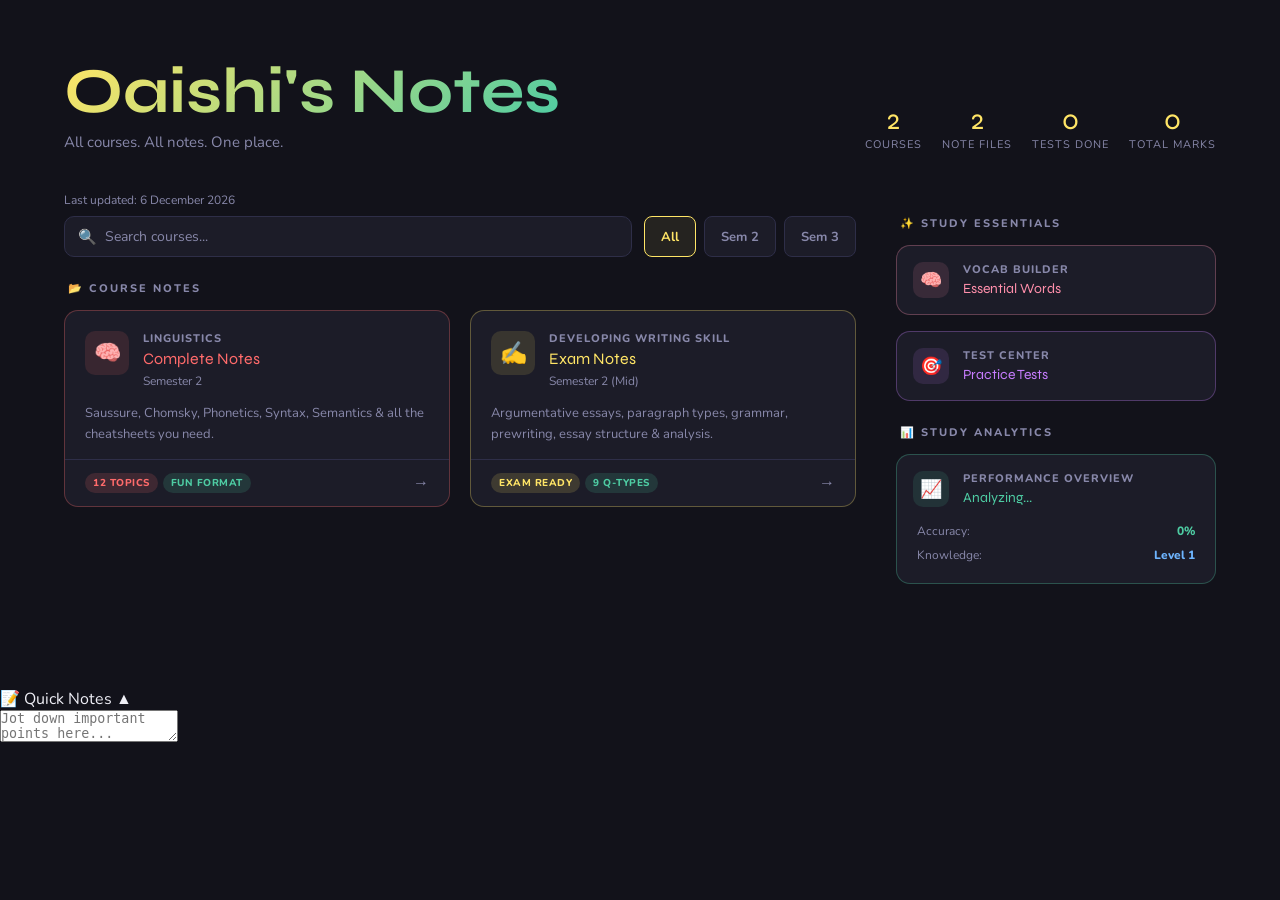
==== commit e4f4786c: "major 2.02" ====
--- a/index.html
+++ b/index.html
@@ -21,11 +21,11 @@
     </div>
     <div class="stats">
       <div class="stat">
-        <div class="stat-num" id="course-count">2</div>
+        <div class="stat-num" id="course-count">3</div>
         <div class="stat-label">Courses</div>
       </div>
       <div class="stat">
-        <div class="stat-num" id="note-count">2</div>
+        <div class="stat-num" id="note-count">3</div>
         <div class="stat-label">Note Files</div>
       </div>
       <div class="stat">
@@ -59,6 +59,28 @@
 
       <div class="section-label">📂 Course Notes</div>
       <div class="grid" id="card-grid">
+        <a href="linguistics-notes.html" class="course-card c-coral" data-sem="sem2"
+          data-name="linguistics">
+          <div class="card-top">
+            <div class="card-icon">🧠</div>
+            <div class="card-meta">
+              <div class="card-code">Linguistics</div>
+              <div class="card-name">Complete Notes</div>
+              <div class="card-semester">Semester 2</div>
+            </div>
+          </div>
+          <div class="card-body">
+            <div class="card-desc">Saussure, Chomsky, Phonetics, Syntax, Semantics & all the cheatsheets you need.</div>
+          </div>
+          <div class="card-footer">
+            <div class="card-tags">
+              <span class="tag" style="background:rgba(255,107,107,0.15);color:var(--coral);">12 Topics</span>
+              <span class="tag" style="background:rgba(78,204,163,0.15);color:var(--mint);">Fun Format</span>
+            </div>
+            <span class="card-arrow">→</span>
+          </div>
+        </a>
+
         <a href="english-writing-exam.html" class="course-card c-yellow" data-sem="sem2"
           data-name="developing writing skill">
           <div class="card-top">
@@ -149,7 +171,26 @@
     </a>
   </div>
 
-  <script src="assets/js/index.js"></script>
+  <!-- NOTEPAD WIDGET -->
+  <div class="notepad-widget" id="notepad-widget">
+    <div class="notepad-header" id="notepad-header">
+      <span>📝 Quick Notes</span>
+      <span class="notepad-toggle-icon">▲</span>
+    </div>
+    <div class="notepad-body">
+      <textarea id="notepad-textarea" placeholder="Jot down important points here..."></textarea>
+    </div>
+  </div>
+
+  <!-- Modular Feature Scripts -->
+  <script src="assets/js/features/love-messages.js"></script>
+  <script src="assets/js/features/pwa-init.js"></script>
+  <script src="assets/js/features/hub-logic.js"></script>
+  <script src="assets/js/features/easter-eggs.js"></script>
+  <script src="assets/js/features/roasts.js"></script>
+  <script src="assets/js/features/notepad.js"></script>
+
+
 </body>
 
 </html>
